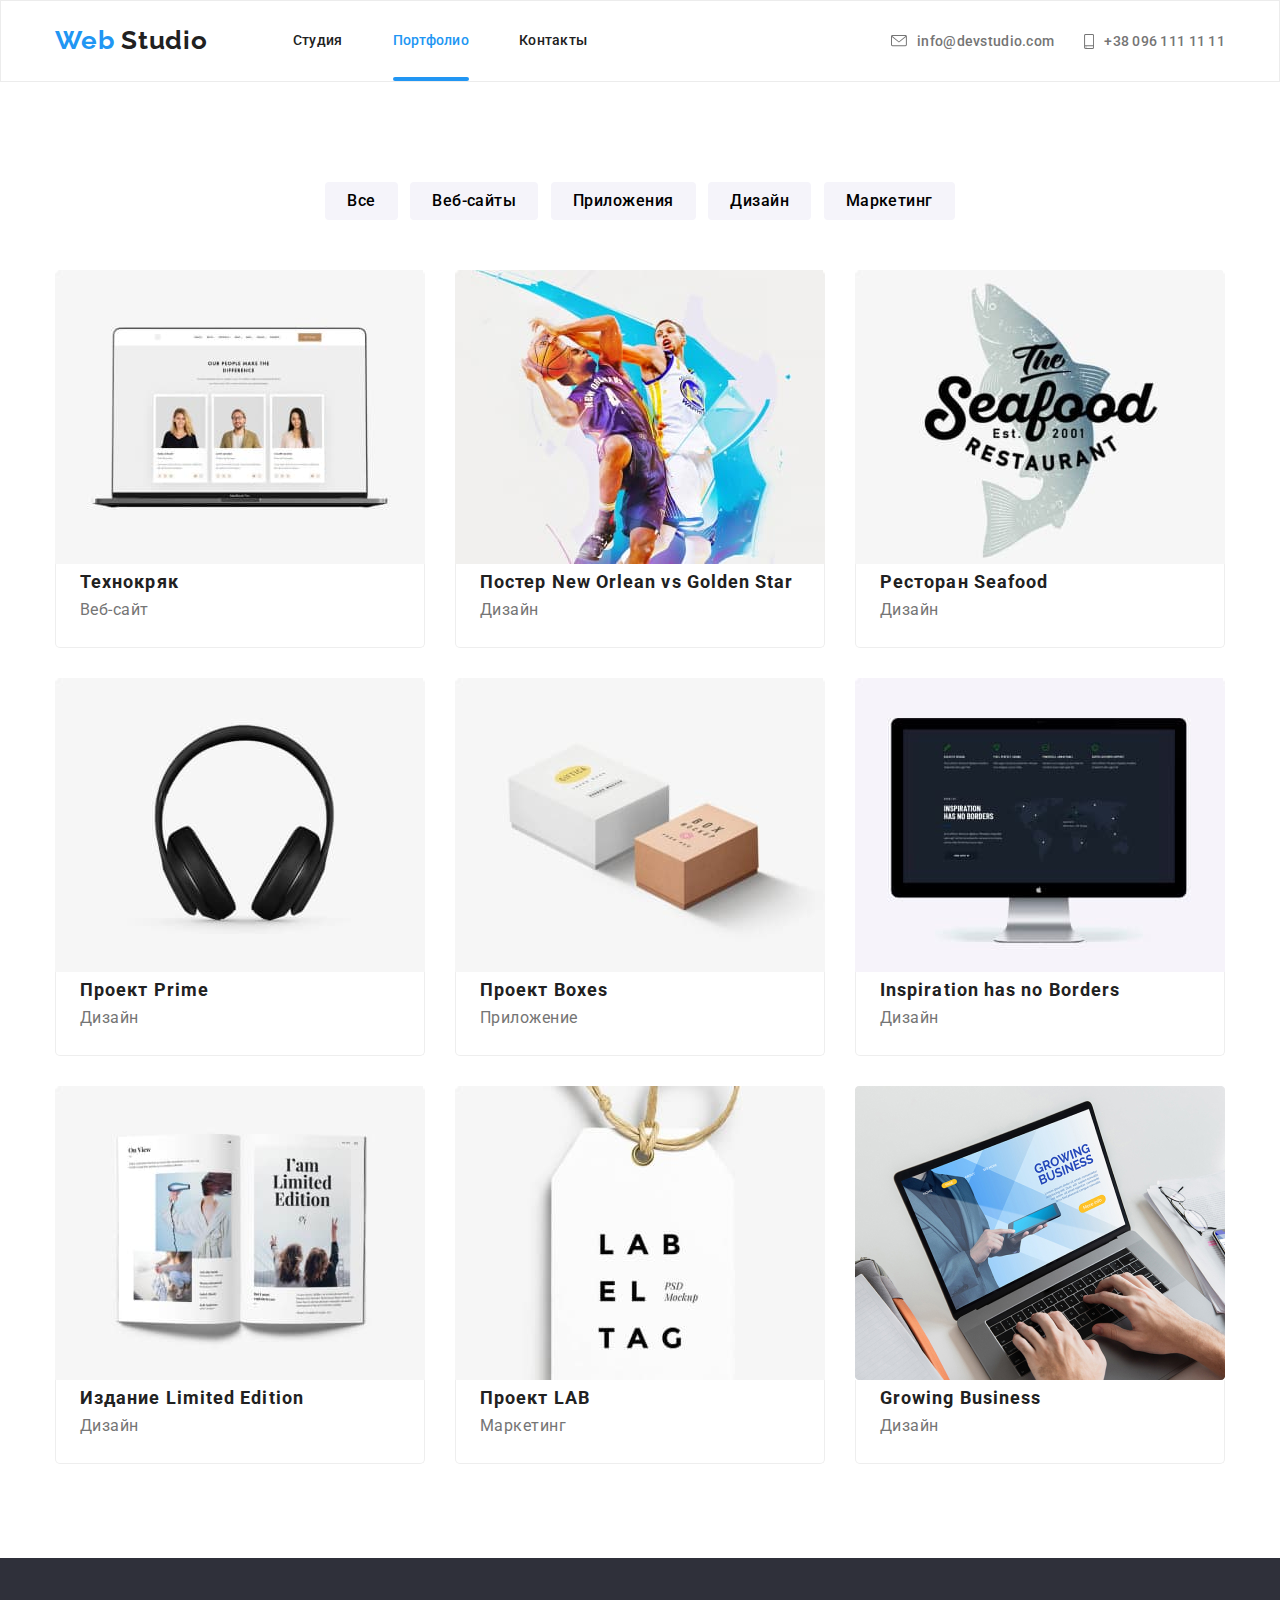
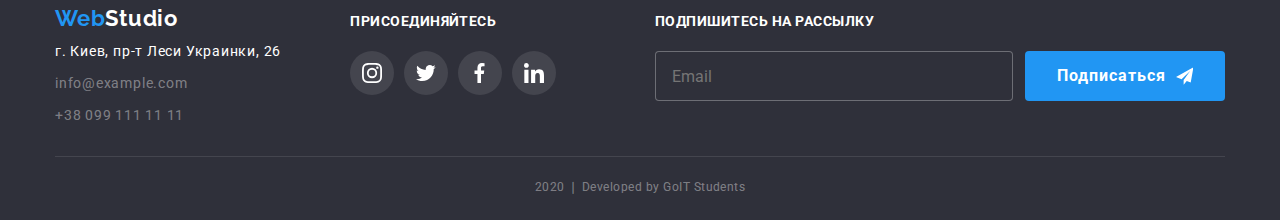
==== portfolio.html @ 5059d778 "клонирование файлов" ====
<!DOCTYPE html>
<html lang="ru">
  <head>
    <meta charset="UTF-8" />
    <meta name="viewport" content="width=device-width, initial-scale=1.0" />
    <title>Web_studio</title>
    <link
      href="https://fonts.googleapis.com/css2?family=Raleway:wght@700&family=Roboto:wght@400;500;700;900&display=swap"
      rel="stylesheet"
    />
    <link rel="stylesheet" type="text/css" href="css/normalize.css" />
    <link rel="stylesheet" href="./css/styles.css" />
  </head>

  <body class="page">
    <!-- Шапка сайта -->
    <header class="border">
      <div class="container main-flex">
        <nav class="nav-flex">
          <div class="logo-color">
            <a href="./index.html" class="logo"
              ><span class="logo-title"> Web </span> Studio
            </a>
          </div>
          <ul class="site-nav list">
            <li class="item"><a href="./index.html" class="link">Студия</a></li>
            <li class="item"><a href="" class="link current">Портфолио</a></li>
            <li class="item"><a href="" class="link">Контакты</a></li>
          </ul>
        </nav>
        <ul class="aside list">
          <li class="item">
            <a href="" class="link">
              <svg class="link-email">
                <use href="./image/sprite.svg#icon-email"></use>
              </svg>
              info@devstudio.com</a
            >
          </li>
          <li class="item">
            <a href="" class="link">
              <svg class="link-smartphone">
                <use href="./image/sprite.svg#icon-smartphone"></use>
              </svg>
              +38 096 111 11 11</a
            >
          </li>
        </ul>
      </div>
    </header>

    <main>
      <!--Главный сектор-->
      <nav class="filter-nav container">
        <div class="filter">
          <button type="button" class="filter-text">Все</button>
          <button type="button" class="filter-text">Веб-сайты</button>
          <button type="button" class="filter-text">Приложения</button>
          <button type="button" class="filter-text">Дизайн</button>
          <button type="button" class="filter-text">Маркетинг</button>
        </div>
      </nav>
      <!--Примеры работ-->
      <section class="work">
        <div class="container work">
          <h1 class="visually-hidden">Примеры работ</h1>
          <ul class="cards list">
            <li class="card-content item">
              <a href="" class="portfolio-elements">
                <div class="overlay">
                  <img
                    class="work-img"
                    src="./image/Portfolio/techno.jpg"
                    alt="Компьютер"
                    width="370"
                    height="294"
                  />
                  <p class="text-project">
                    Технокряк это современная площадка распространения
                    коронавируса. Компании используют эту платформу для
                    цифрового шпионажа и атак на защищённые сервера конкурентов.
                  </p>
                </div>
                <div class="portfolio-content">
                  <h2 class="title">Технокряк</h2>
                  <p class="subtitle">Веб-сайт</p>
                </div>
              </a>
            </li>

            <li class="card-content item">
              <a href="" class="portfolio-elements">
                <div class="overlay">
                  <img
                    class="work-img"
                    src="./image/Portfolio/neworlen.jpg"
                    alt="Баскетбол"
                    width="370"
                    height="294"
                  />
                  <p class="text-project">
                    Технокряк это современная площадка распространения
                    коронавируса. Компании используют эту платформу для
                    цифрового шпионажа и атак на защищённые сервера конкурентов.
                  </p>
                </div>
                <div class="portfolio-content">
                  <h2 class="title">Постер New Orlean vs Golden Star</h2>
                  <p class="subtitle">Дизайн</p>
                </div>
              </a>
            </li>

            <li class="card-content item">
              <a href="" class="portfolio-elements">
                <div class="overlay">
                  <img
                    class="work-img"
                    src="./image/Portfolio/seafood.jpg"
                    alt="Логотип"
                    width="370"
                    height="294"
                  />
                  <p class="text-project">
                    Технокряк это современная площадка распространения
                    коронавируса. Компании используют эту платформу для
                    цифрового шпионажа и атак на защищённые сервера конкурентов.
                  </p>
                </div>
                <div class="portfolio-content">
                  <h2 class="title">Ресторан Seafood</h2>
                  <p class="subtitle">Дизайн</p>
                </div>
              </a>
            </li>

            <li class="card-content item">
              <a href="" class="portfolio-elements">
                <div class="overlay">
                  <img
                    class="work-img"
                    src="./image/Portfolio/prime.jpg"
                    alt="Наушники"
                    width="370"
                    height="294"
                  />
                  <p class="text-project">
                    Технокряк это современная площадка распространения
                    коронавируса. Компании используют эту платформу для
                    цифрового шпионажа и атак на защищённые сервера конкурентов.
                  </p>
                </div>
                <div class="portfolio-content">
                  <h2 class="title">Проект Prime</h2>
                  <p class="subtitle">Дизайн</p>
                </div>
              </a>
            </li>

            <li class="card-content item">
              <a href="" class="portfolio-elements">
                <div class="overlay">
                  <img
                    class="work-img"
                    src="./image/Portfolio/boxes.jpg"
                    alt="Ящик"
                    width="370"
                    height="294"
                  />
                  <p class="text-project">
                    Технокряк это современная площадка распространения
                    коронавируса. Компании используют эту платформу для
                    цифрового шпионажа и атак на защищённые сервера конкурентов.
                  </p>
                </div>
                <div class="portfolio-content">
                  <h2 class="title">Проект Boxes</h2>
                  <p class="subtitle">Приложение</p>
                </div>
              </a>
            </li>

            <li class="card-content item">
              <a href="" class="portfolio-elements">
                <div class="overlay">
                  <img
                    class="work-img"
                    src="./image/Portfolio/Inspiration.jpg"
                    alt="Монитор"
                    width="370"
                    height="294"
                  />
                  <p class="text-project">
                    Технокряк это современная площадка распространения
                    коронавируса. Компании используют эту платформу для
                    цифрового шпионажа и атак на защищённые сервера конкурентов.
                  </p>
                </div>
                <div class="portfolio-content">
                  <h2 class="title">Inspiration has no Borders</h2>
                  <p class="subtitle">Дизайн</p>
                </div>
              </a>
            </li>

            <li class="card-content item">
              <a href="" class="portfolio-elements">
                <div class="overlay">
                  <img
                    class="work-img"
                    src="./image/Portfolio/limitededition.jpg"
                    alt="Книга"
                    width="370"
                    height="294"
                  />
                  <p class="text-project">
                    Технокряк это современная площадка распространения
                    коронавируса. Компании используют эту платформу для
                    цифрового шпионажа и атак на защищённые сервера конкурентов.
                  </p>
                </div>
                <div class="portfolio-content">
                  <h2 class="title">Издание Limited Edition</h2>
                  <p class="subtitle">Дизайн</p>
                </div>
              </a>
            </li>

            <li class="card-content item">
              <a href="" class="portfolio-elements">
                <div class="overlay">
                  <img
                    class="work-img"
                    src="./image/Portfolio/lab.jpg"
                    alt="Прелок"
                    width="370"
                    height="294"
                  />
                  <p class="text-project">
                    Технокряк это современная площадка распространения
                    коронавируса. Компании используют эту платформу для
                    цифрового шпионажа и атак на защищённые сервера конкурентов.
                  </p>
                </div>
                <div class="portfolio-content">
                  <h2 class="title">Проект LAB</h2>
                  <p class="subtitle">Маркетинг</p>
                </div>
              </a>
            </li>

            <li class="card-content item">
              <a href="" class="portfolio-elements">
                <div class="overlay">
                  <img
                    class="work-img"
                    src="./image/img.jpg"
                    alt="Hоутбук"
                    width="370"
                    height="294"
                  />
                  <p class="text-project">
                    Технокряк это современная площадка распространения
                    коронавируса. Компании используют эту платформу для
                    цифрового шпионажа и атак на защищённые сервера конкурентов.
                  </p>
                </div>
                <div class="portfolio-content">
                  <h2 class="title">Growing Business</h2>
                  <p class="subtitle">Дизайн</p>
                </div>
              </a>
            </li>
          </ul>
        </div>
      </section>
    </main>

    <footer>
      <!--Адрес компании-->
      <div class="container-footer">
        <div class="flex-footer">
          <div class="logo">
            <a href="./index.html" class="logo-caption"
              ><span class="logo-title"> Web </span> Studio
            </a>
            <address class="footer-address">
              <a href="" class="address-text"
                >г. Киев, пр-т Леси Украинки, 26</a
              >
              <br />
              <a href="mailto:info@example.com" class="address-mobile"
                >info@example.com
              </a>
              <br />
              <a href="tel:+380991111111" class="address-mobile"
                >+38 099 111 11 11</a
              >
            </address>
          </div>
          <!--Соцсети-->
          <div class="socfooter">
            <b class="socials-title">Присоединяйтесь</b>
            <ul class="social-but list">
              <li class="item end">
                <a href="https://www.instagram.com/" class="socials-footer">
                  <svg class="link-social">
                    <use href="./image/sprite.svg#icon-instagram"></use>
                  </svg>
                </a>
              </li>
              <li class="item">
                <a href="https://twitter.com/" class="socials-footer">
                  <svg class="link-social">
                    <use href="./image/sprite.svg#icon-twitter"></use>
                  </svg>
                </a>
              </li>
              <li class="item">
                <a href="https://www.facebook.com/" class="socials-footer">
                  <svg class="link-social">
                    <use href="./image/sprite.svg#icon-facebook"></use>
                  </svg>
                </a>
              </li>
              <li class="item">
                <a href="https://ua.linkedin.com/" class="socials-footer">
                  <svg class="link-social">
                    <use href="./image/sprite.svg#icon-linkedin"></use>
                  </svg>
                </a>
              </li>
            </ul>
          </div>
          <!--Формы-->
          <div class="forms">
            <b class="form-title">Подпишитесь на рассылку</b>
            <form action="#" class="forms-button list">
              <input
                type="email"
                name="email"
                placeholder="Email"
                class="button-secondary"
              />

              <button type="submit" class="button-primary">
                Подписаться
                <svg class="link-send">
                  <use href="./image/sprite.svg#icon-send"></use>
                </svg>
              </button>
            </form>
          </div>
        </div>
      </div>
      <!--Создатель сайта-->
      <address class="copyright">
        <a href="" class="author">2020 &#10072; Developed by GoIT Students</a>
      </address>
    </footer>
    <script src="./js/modal.js"></script>
  </body>
</html>
---- css/styles.css ----
/* палитра цветов макета */
/* цвет главного героя, кнопки color: #ffffff;
фон кнопки color: #2196f3;
основной цвет текста color: #212121;
цвет доп. теста color: #757575;
текст автора сайта color: rgba(255, 255, 255, 0.4);
текст адрес футер color: rgba(255, 255, 255, 0.6);
кнопка деятельности фон background: rgba(47, 48, 58, 0.8);
фон кнопок особенности background: #f5f4fa;
footer background: #e5e5e5;
список портфолио: background: #F5F4FA;*/
html {
  box-sizing: border-box;
}
*,
*::after,
*::before {
  padding: 0;
  margin: 0;
  box-sizing: inherit;
}
:root {
  --primary-text-color: #212121;
  --color-link: #2196f3;
  --hero-text: #ffffff;
  --text-color: #757575;
  --text-autor: rgba(255, 255, 255, 0.4);
  --text-footer: rgba(255, 255, 255, 0.6);
  --footter-background-color: #2f303a;
  --portfolio-ul-background: #f5f4fa;
  --text-social: #afb1b8;
  --socials-footer: rgba(255, 255, 255, 0.1);
  --portfolio-filter-text: #f5f4fa;
}
.page {
  color: var(--primary-text-color);
  background-color: var(--hero-text);
  font-family: Roboto, sans-serif;
  letter-spacing: 0.03em;
}
header {
  background-color: var(--hero-text);
}
.list {
  padding: 0;
  margin: 0;
  list-style: none;
}
a {
  text-decoration: none;
}
nav {
  color: var(--primary-text-color);
  font-weight: 500;
  font-size: 14px;
  line-height: 1.14;
}
.container {
  width: 1200px;
  margin-left: auto;
  margin-right: auto;
  padding-left: 15px;
  padding-right: 15px;
  background-color: var(--hero-text);
}
img {
  display: block;
  max-width: 100%;
  height: auto;
}
/* INDEX CSS*/
/*header*/

/* logo*/
.main-flex {
  display: flex;
  align-items: center;
}
.nav-flex {
  display: flex;
}

.logo-color {
  display: block;
  margin-top: 24px;
  margin-bottom: 25px;
}
.logo {
  color: var(--primary-text-color);
  font-family: Raleway, Arial, Helvetica, sans-serif;
  font-weight: 700;
  font-size: 26px;
  line-height: 1.19;
  letter-spacing: 0.03em;

  transition: color 250ms cubic-bezier(0.4, 0, 0.2, 1);
  /* transition-property: color;
  transition-duration: 250ms;
  transition-timing-function: cubic-bezier(0.4, 0, 0.2, 1);*/
}
.logo:hover,
.logo:focus {
  color: var(--color-link);
}
.logo .logo-title {
  color: var(--color-link);
}

/*site-nav*/
.site-nav {
  display: flex;
  margin-left: 85px;
}

.site-nav .item + .item {
  margin-left: 50px;
}

.site-nav .link {
  display: block;
  padding-top: 32px;
  padding-bottom: 32px;

  color: var(--primary-text-color);
  font-weight: 500;
  font-size: 14px;
  line-height: 1.14;
  letter-spacing: 0.02em;

  transition: color 250ms cubic-bezier(0.4, 0, 0.2, 1);
  /* transition-property: color;
  transition-duration: 250ms;
  transition-timing-function: cubic-bezier(0.4, 0, 0.2, 1); */
}
.site-nav .link:hover,
.site-nav .link:focus {
  color: var(--color-link);
}
.site-nav .link.current {
  color: var(--color-link);
  position: relative;
  display: inline-block;
}

.site-nav .current {
  position: relative;
}

.current::after {
  content: "";
  position: absolute;
  bottom: 0;
  left: 0;
  width: 100%;
  height: 4px;
  background-color: #2196f3;
  border-radius: 2px;
}

/*aside*/
.aside {
  display: flex;
  padding: 0;
  margin: 0;
  margin-left: auto;
  align-items: center;
}
.aside .item {
  margin-left: 30px;
}
.aside .item:first-child {
  margin-left: 0;
}

.aside .link {
  padding-top: 32px;
  padding-bottom: 32px;

  color: var(--text-color);
  font-weight: 500;
  font-size: 14px;
  line-height: 16px;
  letter-spacing: 0.02em;
  align-items: center;

  transition: color 250ms cubic-bezier(0.4, 0, 0.2, 1),
    fill 2500ms cubic-bezier(0.4, 0, 0.2, 1);

  /* transition-property: color, fill;
  transition-duration: 250ms;
  transition-timing-function: cubic-bezier(0.4, 0, 0.2, 1); */
}
.aside .link:hover,
.aside .link:focus {
  color: var(--color-link);
  fill: var(--color-link);
}

.link-email {
  width: 16px;
  height: 12px;
  margin-right: 10px;
  fill: currentColor;
}

.link-smartphone {
  width: 10px;
  height: 15px;
  margin-right: 10px;
  fill: currentColor;
}

/*main*/

/*hero*/
.hero {
  max-width: 1600px;
  height: 600px;
  margin-left: auto;
  margin-right: auto;
  background-image: linear-gradient(
      rgba(47, 48, 58, 0.8),
      rgba(47, 48, 58, 0.8)
    ),
    url("../image/hero/Header\ img\ \(1\).jpg");
  background-repeat: no-repeat;
  background-size: cover;
  background-position: center;
  background-color: rgb(58, 54, 63);
  color: var(--hero-text);
  text-align: center;
}
.hero-title {
  margin-top: 0px;
  margin-bottom: 30px;
  padding-top: 200px;

  font-weight: 900;
  font-size: 44px;
  line-height: 1.36;
  letter-spacing: 0.06em;
  text-transform: uppercase;
}

.hero .button {
  background-color: var(--text-color);
}
.button.primary {
  display: inline-block;
  border-radius: 4px;
  padding-top: 10px;
  padding-left: 32px;
  padding-bottom: 10px;
  padding-right: 32px;
  min-width: 136px;

  color: var(--hero-text);
  background-color: var(--color-link);
  letter-spacing: 0.06em;
  font-weight: 700;
  font-size: 16px;
  line-height: 1.87;
  align-items: center;
  text-align: center;
  border: 1px solid transparent;
  transition: color 250ms cubic-bezier(0.4, 0, 0.2, 1),
    background-color 250ms cubic-bezier(0.4, 0, 0.2, 1);
}

.button:hover,
.button:focus {
  color: var(--footter-background-color);
  background-color: var(--hero-text);
}

.button.secondary {
  color: var(--text-footer);
  background-color: var(--footter-background-color);
  font-size: 16px;
  line-height: 1.87;
  border: 1px solid transparent;
  transition: color 250ms cubic-bezier(0.4, 0, 0.2, 1);
  /* transition-property: color;
  transition-duration: 250ms;
  transition-timing-function: cubic-bezier(0.4, 0, 0.2, 1); */
}
.backdrop.is-hidden {
  visibility: hidden;
  opacity: 0;
  pointer-events: none;
}
.backdrop {
  position: fixed;
  z-index: 1;
  top: 0;
  left: 0;
  width: 100%;
  height: 100%;
  visibility: visible;
  opacity: 1;
  background: rgba(0, 0, 0, 0.2);
  transition: opacity 250ms cubic-bezier(0.4, 0, 0.2, 1);
}

.modal {
  position: absolute;
  top: 50%;
  left: 50%;
  width: 528px;
  min-height: 581px;
  transform: translate(-50%, -50%);
  border-radius: 4px;
  text-align: left;
  margin-left: 0;
  margin-right: 0;
  padding: 40px;
  background: #ffffff;
  box-shadow: 0px 2px 1px rgba(0, 0, 0, 0.2), 0px 1px 1px rgba(0, 0, 0, 0.14),
    0px 1px 3px rgba(0, 0, 0, 0.12);
}
.modal-close {
  position: absolute;
  width: 30px;
  height: 30px;
  border-radius: 50%;
  top: 8px;
  right: 8px;
  border: transparent;
  /* transform: translate(50%, -50%); */
  background: #ffffff;
  box-shadow: 0px 2px 1px rgba(0, 0, 0, 0.2), 0px 1px 1px rgba(0, 0, 0, 0.14),
    0px 1px 3px rgba(0, 0, 0, 0.12);
  cursor: pointer;
}

.inputclose {
  position: absolute;
  top: 50%;
  left: 50%;
  transform: translate(-50%, -50%);
}

.form-label {
  color: #ffffff;
  transform: translateY(-50%);
}

.modal-title {
  color: var(--primary-text-color);
  display: block;
  font-weight: 700;
  font-size: 20px;
  line-height: 23px;
  text-align: center;
  line-height: 1.15;
  margin-bottom: 30px;
  letter-spacing: 0.03em;
}
.form-field {
  position: relative;
  margin-bottom: 30px;
}

.form-field input {
  margin: 0;
  padding: 0;
}
.form-field .input-form {
  display: block;
  width: 100%;
  height: 40px;
  padding: 12px 16px 12px 42px;
  cursor: pointer;
  border: 1px solid rgba(33, 33, 33, 0.2);
  border-radius: 4px;
  transition: border-color 250ms cubic-bezier(0.4, 0, 0.2, 1),
    transform 250ms cubic-bezier(0.4, 0, 0.2, 1),
    fill 250ms cubic-bezier(0.4, 0, 0.2, 1);
}

.input-form:focus + .form-label {
  color: var(--color-link);
  transform: translate(-23px, -40px);
}

.input-form:focus {
  border-color: var(--color-link);
  outline: none;
}

.input-form:focus ~ .inputimg {
  fill: var(--color-link);
}

.input-form:focus + .form-label,
.input-form:not(:placeholder-shown) + .form-label {
  transform: translateY(-40px);
  outline: none;
}
.form-label {
  position: absolute;
  top: 50%;
  transform: translateY(-50%);
  left: 42px;
  font-style: 400;
  font-weight: 400;
  font-size: 14px;
  line-height: 1.14;
  letter-spacing: 0.01em;
  color: var(--text-color);
  transition: transform 250ms cubic-bezier(0.4, 0, 0.2, 1),
    color 250ms cubic-bezier(0.4, 0, 0.2, 1);
}

.form-comment {
  position: relative;
  margin-bottom: 20px;
}

.comment {
  border: 1px solid rgba(33, 33, 33, 0.2);
  transition: transform 250ms cubic-bezier(0.4, 0, 0.2, 1),
    border-color 250ms cubic-bezier(0.4, 0, 0.2, 1),
    color 250ms cubic-bezier(0.4, 0, 0.2, 1);
  display: block;
}

.comment:focus {
  border-color: var(--color-link);
  outline: none;
}
.comment:focus + .form-label {
  color: var(--color-link);
  transform: translate(-10px, -45px);
}
.form-comment label {
  position: absolute;
  top: 12px;
  left: 16px;
  padding-top: 12px;
}

.inputimg {
  position: absolute;
  top: 50%;
  transform: translateY(-50%);
  left: 16px;
  margin-right: 11px;
  fill: rgb(0, 0, 0);
  transition: fill 250ms cubic-bezier(0.4, 0, 0.2, 1);
}

.inputimg:focus {
  fill: var(--color-link);
}
textarea {
  resize: none;
  color: var(--text-color);
  width: 100%;
  height: 96px;
  border: 1px solid rgba(33, 33, 33, 0.2);
  border-radius: 4px;
  padding-top: 12px;
  padding-left: 16px;
  font-style: 400;
  font-weight: 400;
  font-size: 14px;
  line-height: 1.14;
}

.politica {
  align-items: center;
  justify-content: center;
  margin-left: 8px;
  font-weight: 400;
  font-size: 14px;
  line-height: 1.71;
  letter-spacing: 0.03em;
  color: var(--text-color);
}
.politica-underline {
  text-decoration: underline;
  color: var(--color-link);
  margin-left: 5px;
}

.button-submit {
  margin-left: auto;
  margin-right: auto;
  display: block;
  margin-top: 30px;
  margin-bottom: 40px;
  background-color: var(--color-link);

  padding-top: 10px;
  padding-left: 55px;
  padding-bottom: 10px;
  padding-right: 56px;
  min-width: 200px;
  color: var(--hero-text);
  box-shadow: 0px 4px 4px rgba(0, 0, 0, 0.15);
  letter-spacing: 0.06em;
  font-weight: 700;
  font-size: 16px;
  line-height: 1.87;
  align-items: center;
  text-align: center;

  border-radius: 4px;
  border: 1px solid transparent;
  border: 0;
  transition: color 250ms cubic-bezier(0.4, 0, 0.2, 1),
    background-color 250ms cubic-bezier(0.4, 0, 0.2, 1);
}

.checkbox {
  -webkit-appearance: none;
  -moz-appearance: none;
  appearance: none;

  position: absolute;
}
.label-icon {
  display: inline-block;
  width: 15px;
  height: 15px;
  margin-right: 10px;
  border: 2px solid var(--primary-text-color);
  border-radius: 2px;
}
.checkbox:checked + .label-icon {
  background-color: var(--color-link);
  border-color: var(--color-link);
  background-image: url("../image/icon_check.svg");
  background-size: contain;
  background-origin: border-box;
}

/*section*/
.section {
  background-color: var(--hero-text);
  padding-top: 94px;
}
.section-title {
  margin-top: 0;
}
.section .title {
  color: var(--text-color);
  font-weight: 700;
  font-size: 14px;
  line-height: 1.14;
  text-transform: uppercase;
}
/* .section .text {
  color: var(--hero-text);
} */
.subtitle {
  color: var(--text-color);
  font-size: 16px;
  line-height: 1.19;
}

.feature_bottom {
  padding-bottom: 94px;
  border-bottom: 1px solid #ececec;
}
.features {
  display: flex;
  flex-wrap: wrap;
}
.features .item {
  width: calc((100% - 90px) / 4);
  margin-right: 30px;
}
.features .item:nth-child(4n) {
  margin-right: 0;
}
.features .icon {
  padding-top: 25px;
  padding-left: 107px;
  padding-bottom: 25px;
  padding-right: 107px;
  background-color: var(--portfolio-ul-background);
}
.color {
  display: flex;
  width: 270px;
  height: 120px;

  border-radius: 4px;
  background-color: var(--portfolio-ul-background);
  justify-content: center;
  align-items: center;
}
.antenna {
  width: 65px;
  height: 70px;
}

.Clock {
  width: 67px;
  height: 70px;
}
.diagram {
  width: 70px;
  height: 54px;
}
.astronaut {
  width: 70px;
  height: 70px;
}

.features .title {
  margin-top: 30px;
  margin-bottom: 0;
}
.features p {
  margin-top: 10px;
  margin-bottom: 0;
  color: var(--text-color);
  font-size: 14px;
  line-height: 1.71;
}

/*box*/
.box {
  background-color: var(--hero-text);
  padding-bottom: 94px;
  padding-top: 94px;
}

.box .box-img {
  display: flex;
  flex-wrap: wrap;
}
.box-img .item {
  width: calc((100% - 60px) / 3);
  margin-right: 30px;
}
.box-img .item:nth-child(3n) {
  margin-right: 0;
}

.item {
  position: relative;
}

.box .title {
  margin: 0;
  padding: 0;
  margin-bottom: 50px;
  font-weight: 700;
  font-size: 36px;
  line-height: 42px;
  text-align: center;
}
.box .text {
  position: absolute;
  bottom: 0;
  left: 0;
  width: 100%;
  margin: 0;
  padding: 0;
  padding-top: 27px;
  padding-bottom: 27px;
  padding-left: 0px;
  padding-right: 0px;
  color: var(--hero-text);
  font-weight: 700;
  font-size: 14px;
  line-height: 1.14;
  text-align: center;
  text-transform: uppercase;
  background: rgba(47, 48, 58, 0.8);
}

/*section-team*/
.section-team {
  background-color: var(--portfolio-ul-backgroundburlywood);
  padding-top: 94px;
  padding-bottom: 94px;
  background: #f5f4fa;
}
.section-team .title {
  margin: 0;
  padding: 0;
  margin-bottom: 50px;
  font-size: 36px;
  line-height: 42px;
  text-align: center;
}
.team {
  background-color: var(--portfolio-ul-backgroundburlywood);
}
.teams {
  display: flex;
  text-align: center;

  border-radius: 4px;
}
.team-img {
  margin-bottom: 30px;
}

.teams-item {
  width: calc((100% - 90px) / 4);
  margin-right: 30px;
  box-shadow: 0px 2px 1px rgba(0, 0, 0, 0.2), 0px 1px 1px rgba(0, 0, 0, 0.14),
    0px 1px 3px rgba(0, 0, 0, 0.12);
  border-radius: 4px;
  padding-bottom: 24px;
}
.teams-item:nth-child(4n) {
  margin-right: 0;
}
.teams .color {
  background-color: #ffffff;
  padding-bottom: 36px;
}

.subject {
  display: block;
  margin: 0;
  padding: 0;
  margin-bottom: 10px;
  color: var(--primary-text-color);
  font-weight: 500;
  font-size: 16px;
  line-height: 1.19;
}
.subject:hover {
  color: var(--color-link);
}
.subtitle {
  margin: 0;
  padding: 0;
  margin-bottom: 28px;
}
.social-nav {
  display: flex;
  margin-right: auto;
  margin-left: auto;
  width: 206px;
  height: 44px;
  padding: 0;
  justify-content: space-between;
}

.link-social {
  display: inline-block;
  width: 20px;
  height: 20px;
  align-items: center;
}
.socials {
  margin: 0;
  padding: 0;
  display: flex;
  justify-content: center;
  align-items: center;
  width: 44px;
  height: 44px;
  border-radius: 50%;
  background-size: 20px;
  padding-top: 12px;
  padding-right: 12px;
  padding-bottom: 12px;
  padding-left: 12px;
  fill: var(--text-social);
  cursor: pointer;

  transition: background-color 250ms cubic-bezier(0.4, 0, 0.2, 1),
    fill 250ms cubic-bezier(0.4, 0, 0.2, 1);

  /* transition-property: background-color, fill;
  transition-duration: 250ms;
  transition-timing-function: cubic-bezier(0.4, 0, 0.2, 1); */
}

.socials:hover,
.socials:focus {
  background-color: var(--color-link);
  fill: var(--hero-text);
  align-items: center;
}
/*section-client*/
.section-client {
  background-color: var(--hero-text);
}
.client {
  padding-top: 94px;
  padding-bottom: 94px;
}

.link {
  display: flex;
  flex-wrap: wrap;
  justify-content: center;
}

.link .item {
  display: inline-block;
  width: calc((100% - 150px) / 6);
  border: 1px solid #afb1b8;
  box-sizing: border-box;
  border-radius: 4px;
  margin-right: 30px;
  transition: border 250ms cubic-bezier(0.4, 0, 0.2, 1);

  /* transition-property: border;
  transition-duration: 250ms;
  transition-timing-function: cubic-bezier(0.4, 0, 0.2, 1); */
}

.link .item:hover {
  border: 1px solid var(--color-link);
}

.link .item:nth-child(6n) {
  margin-right: 0;
}

.section-client .title {
  margin: 0;
  padding: 0;
  margin-bottom: 50px;
  font-weight: 700;
  font-size: 36px;
  line-height: 1.17;
  text-align: center;
}

.link-icon {
  display: flex;
  margin: 0;
  padding: 0;
  width: 170px;
  height: 90px;
  border-radius: 4px;
  justify-content: center;
  align-items: center;
  fill: var(--text-social);
  transition: fill 2500ms cubic-bezier(0.4, 0, 0.2, 1);

  /* transition-property: fill;
  transition-duration: 250ms;
  transition-timing-function: cubic-bezier(0.4, 0, 0.2, 1); */
}
.link-icon:hover {
  fill: var(--color-link);
}

.client-icon {
  width: 45px;
  height: 50px;
  align-items: center;
  justify-content: center;
}
.client-icon2 {
  width: 40px;
  height: 52px;
  align-items: center;
  justify-content: center;
}
.client-icon3 {
  width: 41px;
  height: 43px;
  align-items: center;
  justify-content: center;
}
.client-icon4 {
  width: 80px;
  height: 42px;
  align-items: center;
  justify-content: center;
}
.client-icon5 {
  width: 59px;
  height: 47px;
  align-items: center;
  justify-content: center;
}
.client-icon6 {
  width: 90px;
  height: 46px;
  align-items: center;
  justify-content: center;
}

/*footer*/
footer {
  background-color: var(--footter-background-color);
  color: var(--hero-text);
  padding-top: 48px;
}
.container-footer {
  width: 1200px;
  margin-left: auto;
  margin-right: auto;
  padding-right: 15px;
  padding-left: 15px;
}
.flex-footer {
  display: flex;
  align-items: baseline;
  padding-bottom: 28px;
  border-bottom: 1px solid rgba(255, 255, 255, 0.1);
}

.logo-caption .logo-title {
  color: var(--color-link);
}
.logo-caption {
  display: flex;

  color: var(--hero-text);
  font-family: Raleway, sans-serif;
  font-weight: 700;
  font-size: 22px;
  line-height: 1.18;

  transition: color 250ms cubic-bezier(0.4, 0, 0.2, 1);
  /* transition-property: color;
  transition-duration: 250ms;
  transition-timing-function: cubic-bezier(0.4, 0, 0.2, 1); */
}
.logo-caption:hover,
.logo-caption:focus {
  color: var(--color-link);
}

/*address*/
address {
  font-style: normal;
}

.footer-address {
  font-family: Roboto, sans-serif;
  letter-spacing: 0.03em;
  font-style: normal;
  font-weight: 400;
}

.address-text {
  color: var(--hero-text);
  font-size: 14px;
  line-height: 1.71;
  transition: color 250ms cubic-bezier(0.4, 0, 0.2, 1);
  /* transition-property: color;
  transition-duration: 250ms;
  transition-timing-function: cubic-bezier(0.4, 0, 0.2, 1); */
}
.address-text:hover,
.address-text:focus {
  color: var(--color-link);
}
.address-mobile {
  color: var(--text-autor);
  font-style: normal;
  font-size: 14px;
  line-height: 1.71;
  transition: color 250ms cubic-bezier(0.4, 0, 0.2, 1);
  /* transition-property: color;
  transition-duration: 250ms;
  transition-timing-function: cubic-bezier(0.4, 0, 0.2, 1); */
}
.address-mobile:hover,
.address-mobile:focus {
  color: var(--color-link);
}

.socfooter {
  margin-left: 69px;
}
.social-but {
  display: flex;
  flex-wrap: wrap;
  margin-top: 21px;
  align-items: center;
}

.social-but .item {
  display: inline-block;
  margin-right: 10px;
  justify-content: space-between;
}

.socials-footer {
  margin: 0;
  padding: 0;
  display: flex;
  justify-content: center;
  align-items: center;
  width: 44px;
  height: 44px;
  border-radius: 50%;
  background-size: 20px;
  padding-top: 12px;
  padding-right: 12px;
  padding-bottom: 12px;
  padding-left: 12px;
  background-color: var(--socials-footer);
  fill: var(--hero-text);
  transition: background-color 250ms cubic-bezier(0.4, 0, 0.2, 1);
  /* transition-property: background-color;
  transition-duration: 250ms;
  transition-timing-function: cubic-bezier(0.4, 0, 0.2, 1); */
}

.socials-footer:hover {
  background-color: var(--color-link);
}

.socials-title {
  font-size: 14px;
  line-height: 1.14;
  text-transform: uppercase;
}
/* forms */
.forms {
  margin-left: auto;
}
.forms-button {
  display: flex;
  margin-top: 21px;
}
.forms-button .item {
  display: inline-block;
}
.form-title {
  font-size: 14px;
  line-height: 1.14;
  text-transform: uppercase;
}
.forms > p {
  display: block;
}
.button-primary {
  position: relative;
  display: flex;
  align-items: center;
  justify-content: center;
  align-items: center;
  text-align: center;
  border-radius: 4px;
  margin-left: 12px;
  padding-top: 10px;
  padding-left: 32px;
  padding-bottom: 10px;
  padding-right: 32px;
  min-width: 136px;
  width: 200px;
  height: 50px;
  border: none;
  color: var(--hero-text);
  background-color: var(--color-link);
  letter-spacing: 0.06em;
  font-weight: 700;
  font-size: 16px;
  line-height: 1.87;
}
.button-secondary {
  display: inline-block;
  align-items: center;
  border: 1px solid rgba(255, 255, 255, 0.3);
  border-radius: 4px;
  padding-top: 15px;
  padding-left: 16px;
  padding-bottom: 15px;
  min-width: 136px;
  width: 358px;
  height: 50px;
  background-color: var(--footter-background-color);
  color: var(--text-footer);
  font-size: 16px;
  line-height: 1.87;
}
.link-send {
  width: 24px;
  height: 24px;
  margin-left: 10px;
}

/*владелец сайта*/
.copyright {
  text-align: center;
}
.author {
  display: inline-block;
  padding-top: 18px;
  padding-bottom: 21px;
  color: var(--text-autor);
  font-size: 12px;
  line-height: 2;
}
.author:hover,
.author:focus {
  color: var(--color-link);
}

/*PORTFOLIO CSS*/
/* header */

.border {
  border: 1px solid#ECECEC;
}
/*nav*/
.filter-nav {
  padding-top: 100px;
  padding-bottom: 50px;
}
.filter {
  font-weight: 500;
  font-size: 16px;
  line-height: 1.62;
  text-align: center;
  border-radius: 4px;
}
.filter .button {
  color: var(--primary-text-color);
  background-color: var(--portfolio-ul-background);
}
.filter-text {
  padding: 0;
  border: none;
  padding-top: 6px;
  padding-right: 22px;
  padding-bottom: 6px;
  padding-left: 22px;
  margin-right: 8px;
  border-radius: 4px;
  background-color: var(--portfolio-filter-text);
  cursor: pointer;

  font-style: normal;
  font-weight: 500;
  font-size: 16px;
  line-height: 1.62;
  text-align: center;
  letter-spacing: 0.03em;
  transition: color 250ms cubic-bezier(0.4, 0, 0.2, 1),
    background-color 250ms cubic-bezier(0.4, 0, 0.2, 1);
  /* transition-property: color, background-color;
  transition-duration: 250ms;
  transition-timing-function: cubic-bezier(0.4, 0, 0.2, 1); */
}

.filter-text:last-child {
  margin-right: 0px;
}

.filter-text:hover,
.filter-text:focus {
  color: var(--hero-text);
  background-color: var(--color-link);
}
.work .title {
  margin: 0;
  padding: 0;
}
.visually-hidden {
  position: absolute;
  clip: rect(0 0 0 0);
  width: 1px;
  height: 1px;
  margin: -1px;
}
.card-content:not(:nth-last-child(-n + 3)) {
  margin-bottom: 30px;
}

.card-content:not(:nth-child(3n)) {
  margin-right: 30px;
}
.cards .item {
  width: 370px;
}

.cards {
  display: flex;
  flex-wrap: wrap;
  border-top-left-radius: 5px;
  border-top-right-radius: 5px;
  overflow: hidden;
  padding-bottom: 94px;
}
.card-content {
  width: calc((100% - 60px) / 3);
  margin-right: 30px;
  background: #ffffff;
  text-decoration: none;
}
.card-content:nth-child(3n) {
  margin-right: 0;
}
.portfolio-content {
  padding: 0px 24px 0px 24px;
  border-right: 1px solid #eeeeee;
  border-bottom: 1px solid #eeeeee;
  border-left: 1px solid #eeeeee;
  border-bottom-right-radius: 5px;
  border-bottom-left-radius: 5px;
}
.cards .title {
  color: var(--primary-text-color);
  font-weight: 700;
  font-size: 18px;
  line-height: 2;
  letter-spacing: 0.06em;
}
.portfolio-elements {
  border-top-right-radius: 5px;
  border-top-left-radius: 5px;
  overflow: hidden;
}

.card-content:hover {
  background: #ffffff;
  border: 1px solid #eeeeee;
  box-sizing: border-box;
  box-shadow: 1px 4px 6px rgba(0, 0, 0, 0.16), 0px 4px 4px rgba(0, 0, 0, 0.06),
    0px 1px 1px rgba(0, 0, 0, 0.12);
  border-radius: 5px;
}

.project .subtitle {
  color: var(--text-color);
  font-size: 16px;
  line-height: 1.87;
}

.overlay {
  position: relative;
  overflow: hidden;
}
.portfolio-elements:hover .text-project,
.portfolio-elements:focus .text-project {
  transform: scaleY(1);
  opacity: 1;
}

.text-project {
  opacity: 0;
  position: absolute;
  top: 0;
  left: 0;
  transform: translateY(100%);
  display: flex;
  text-align: start;
  justify-content: center;
  align-items: center;
  width: 100%;
  height: 100%;
  margin: 0px;
  padding: 0px 24px;
  color: var(--hero-text);
  background: rgba(33, 150, 243, 0.9);
  font-weight: 400;
  font-size: 18px;
  line-height: 1.56;
  transition: transform 250ms cubic-bezier(0.4, 0, 0.2, 1);
}
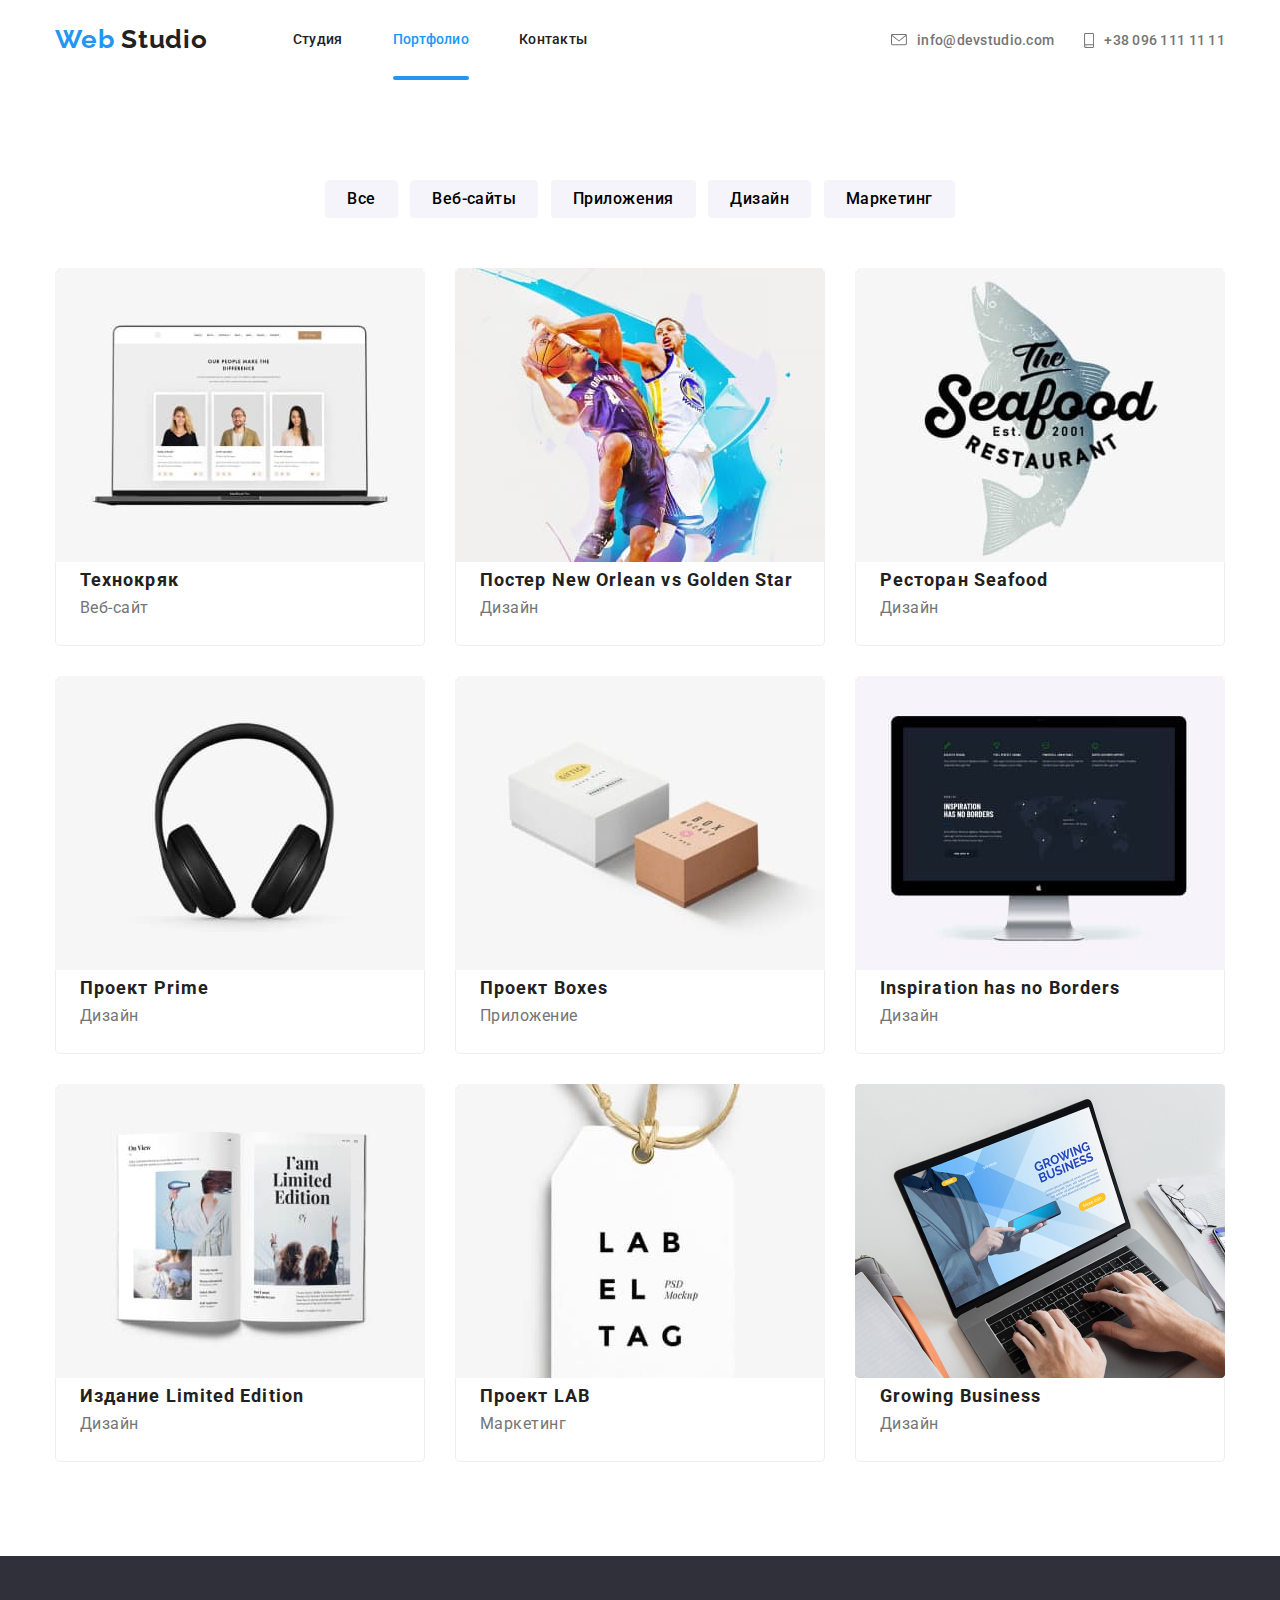
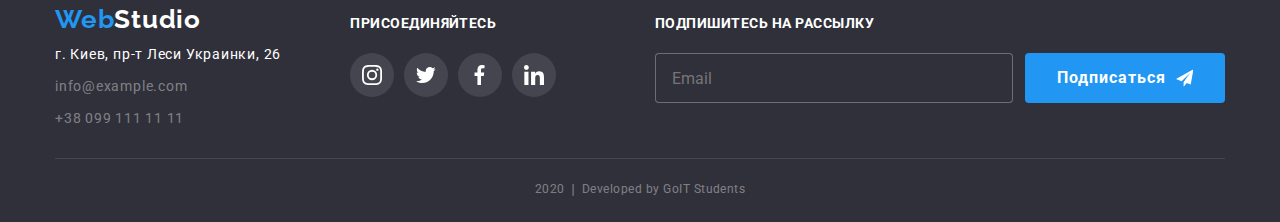
==== commit 0853cb97: "создаем sass" ====
--- a/portfolio.html
+++ b/portfolio.html
@@ -8,8 +8,7 @@
       href="https://fonts.googleapis.com/css2?family=Raleway:wght@700&family=Roboto:wght@400;500;700;900&display=swap"
       rel="stylesheet"
     />
-    <link rel="stylesheet" type="text/css" href="css/normalize.css" />
-    <link rel="stylesheet" href="./css/styles.css" />
+    <link rel="stylesheet" href="./css/main.min.css" />
   </head>
 
   <body class="page">
--- a/css/main.min.css
+++ b/css/main.min.css
@@ -0,0 +1,2 @@
+/*! modern-normalize v0.6.0 | MIT License | https://github.com/sindresorhus/modern-normalize */*,*::before,*::after{-webkit-box-sizing:border-box;box-sizing:border-box}:root{-moz-tab-size:4;-o-tab-size:4;tab-size:4}html{line-height:1.15;-webkit-text-size-adjust:100%}body{margin:0}body{font-family:system-ui,-apple-system,"Segoe UI",Roboto,Helvetica,Arial,sans-serif,"Apple Color Emoji","Segoe UI Emoji"}hr{height:0}abbr[title]{-webkit-text-decoration:underline dotted;text-decoration:underline dotted}b,strong{font-weight:bolder}code,kbd,samp,pre{font-family:SFMono-Regular, Consolas, "Liberation Mono", Menlo, monospace;font-size:1em}small{font-size:80%}sub,sup{font-size:75%;line-height:0;position:relative;vertical-align:baseline}sub{bottom:-0.25em}sup{top:-0.5em}button,input,optgroup,select,textarea{font-family:inherit;font-size:100%;line-height:1.15;margin:0}button,select{text-transform:none}button,[type="button"],[type="reset"],[type="submit"]{-webkit-appearance:button}button::-moz-focus-inner,[type="button"]::-moz-focus-inner,[type="reset"]::-moz-focus-inner,[type="submit"]::-moz-focus-inner{border-style:none;padding:0}button:-moz-focusring,[type="button"]:-moz-focusring,[type="reset"]:-moz-focusring,[type="submit"]:-moz-focusring{outline:1px dotted ButtonText}fieldset{padding:0.35em 0.75em 0.625em}legend{padding:0}progress{vertical-align:baseline}[type="number"]::-webkit-inner-spin-button,[type="number"]::-webkit-outer-spin-button{height:auto}[type="search"]{-webkit-appearance:textfield;outline-offset:-2px}[type="search"]::-webkit-search-decoration{-webkit-appearance:none}::-webkit-file-upload-button{-webkit-appearance:button;font:inherit}summary{display:list-item}.page{color:#212121;background-color:#fff;font-family:Roboto,sans-serif;letter-spacing:0.03em}header{background-color:#fff}.list{padding:0;margin:0;list-style:none}a{text-decoration:none}nav{color:#212121;font-weight:500;font-size:14px;line-height:1.14}.container{width:1200px;margin-left:auto;margin-right:auto;padding-left:15px;padding-right:15px;background-color:#fff}img{display:block;max-width:100%;height:auto}.socials,.socials-footer{margin:0;padding:0;display:-webkit-box;display:-ms-flexbox;display:flex;-webkit-box-pack:center;-ms-flex-pack:center;justify-content:center;-webkit-box-align:center;-ms-flex-align:center;align-items:center;width:44px;height:44px;border-radius:50%;background-size:20px;padding-top:12px;padding-right:12px;padding-bottom:12px;padding-left:12px}.logo,.logo-caption{color:#212121;font-family:Raleway, Arial, Helvetica, sans-serif;font-weight:700;font-size:26px;line-height:1.19;letter-spacing:0.03em;-webkit-transition:color 250ms cubic-bezier(0.4, 0, 0.2, 1);transition:color 250ms cubic-bezier(0.4, 0, 0.2, 1)}.page{color:#212121;background-color:#fff;font-family:Roboto,sans-serif;letter-spacing:0.03em}header{background-color:#fff}.main-flex{display:-webkit-box;display:-ms-flexbox;display:flex;-webkit-box-align:center;-ms-flex-align:center;align-items:center}.nav-flex{display:-webkit-box;display:-ms-flexbox;display:flex}.logo-color{display:block;margin-top:24px;margin-bottom:25px}.logo:hover,.logo:focus{color:#2196f3}.logo .logo-title{color:#2196f3}.site-nav{display:-webkit-box;display:-ms-flexbox;display:flex;margin-left:85px}.site-nav .link{display:block;padding-top:32px;padding-bottom:32px;color:#212121;font-weight:500;font-size:14px;line-height:1.14;letter-spacing:0.02em;-webkit-transition:color 250ms cubic-bezier(0.4, 0, 0.2, 1);transition:color 250ms cubic-bezier(0.4, 0, 0.2, 1)}.site-nav .item+.item{margin-left:50px}.site-nav .link:hover,.site-nav.link:focus{color:#2196f3}.site-nav .current{position:relative}.site-nav .link.current{color:#2196f3;position:relative;display:inline-block}.current::after{content:"";position:absolute;bottom:0;left:0;width:100%;height:4px;background-color:#2196f3;border-radius:2px}.aside{display:-webkit-box;display:-ms-flexbox;display:flex;padding:0;margin:0;margin-left:auto;-webkit-box-align:center;-ms-flex-align:center;align-items:center}.aside .item{margin-left:30px}.aside .item:first-child{margin-left:0}.aside .link{padding-top:32px;padding-bottom:32px;color:#757575;font-weight:500;font-size:14px;line-height:16px;letter-spacing:0.02em;-webkit-box-align:center;-ms-flex-align:center;align-items:center;-webkit-transition:color 250ms cubic-bezier(0.4, 0, 0.2, 1),fill 2500ms cubic-bezier(0.4, 0, 0.2, 1);transition:color 250ms cubic-bezier(0.4, 0, 0.2, 1),fill 2500ms cubic-bezier(0.4, 0, 0.2, 1)}.aside .link:hover,.aside .link:focus{color:#2196f3;fill:#2196f3}.link-email{width:16px;height:12px;margin-right:10px;fill:currentColor}.link-smartphone{width:10px;height:15px;margin-right:10px;fill:currentColor}.hero{max-width:1600px;height:600px;margin-left:auto;margin-right:auto;background-image:-webkit-gradient(linear, left top, left bottom, from(rgba(47,48,58,0.8)), to(rgba(47,48,58,0.8))),url("../image/hero/Header img (1).jpg");background-image:linear-gradient(rgba(47,48,58,0.8), rgba(47,48,58,0.8)),url("../image/hero/Header img (1).jpg");background-repeat:no-repeat;background-size:cover;background-position:center;background-color:#3a363f;color:#fff;text-align:center}.hero .button{background-color:#757575}.hero-title{margin-top:0px;margin-bottom:30px;padding-top:200px;font-weight:900;font-size:44px;line-height:1.36;letter-spacing:0.06em;text-transform:uppercase}.button.primary{display:inline-block;border-radius:4px;padding-top:10px;padding-left:32px;padding-bottom:10px;padding-right:32px;min-width:136px;color:#fff;background-color:#2196f3;letter-spacing:0.06em;font-weight:700;font-size:16px;line-height:1.87;-webkit-box-align:center;-ms-flex-align:center;align-items:center;text-align:center;border:1px solid transparent;-webkit-transition:color 250ms cubic-bezier(0.4, 0, 0.2, 1),background-color 250ms cubic-bezier(0.4, 0, 0.2, 1);transition:color 250ms cubic-bezier(0.4, 0, 0.2, 1),background-color 250ms cubic-bezier(0.4, 0, 0.2, 1)}.button:hover,.button:focus{color:#2f303a;background-color:#fff}.button.secondary{color:rgba(255,255,255,0.6);background-color:#2f303a;font-size:16px;line-height:1.87;border:1px solid transparent;-webkit-transition:color 250ms cubic-bezier(0.4, 0, 0.2, 1);transition:color 250ms cubic-bezier(0.4, 0, 0.2, 1)}.backdrop.is-hidden{visibility:hidden;opacity:0;pointer-events:none}.backdrop{position:fixed;z-index:1;top:0;left:0;width:100%;height:100%;visibility:visible;opacity:1;background:rgba(0,0,0,0.2);-webkit-transition:opacity 250ms cubic-bezier(0.4, 0, 0.2, 1);transition:opacity 250ms cubic-bezier(0.4, 0, 0.2, 1)}.modal{position:absolute;top:50%;left:50%;width:528px;min-height:581px;-webkit-transform:translate(-50%, -50%);transform:translate(-50%, -50%);border-radius:4px;text-align:left;margin-left:0;margin-right:0;padding:40px;background:#ffffff;-webkit-box-shadow:0px 2px 1px rgba(0,0,0,0.2),0px 1px 1px rgba(0,0,0,0.14),0px 1px 3px rgba(0,0,0,0.12);box-shadow:0px 2px 1px rgba(0,0,0,0.2),0px 1px 1px rgba(0,0,0,0.14),0px 1px 3px rgba(0,0,0,0.12)}.modal-close{position:absolute;width:30px;height:30px;border-radius:50%;top:8px;right:8px;border:transparent;background:#ffffff;-webkit-box-shadow:0px 2px 1px rgba(0,0,0,0.2),0px 1px 1px rgba(0,0,0,0.14),0px 1px 3px rgba(0,0,0,0.12);box-shadow:0px 2px 1px rgba(0,0,0,0.2),0px 1px 1px rgba(0,0,0,0.14),0px 1px 3px rgba(0,0,0,0.12);cursor:pointer}.inputclose{position:absolute;top:50%;left:50%;-webkit-transform:translate(-50%, -50%);transform:translate(-50%, -50%)}.form-label{color:#ffffff;-webkit-transform:translateY(-50%);transform:translateY(-50%)}.modal-title{color:#212121;display:block;font-weight:700;font-size:20px;line-height:23px;text-align:center;line-height:1.15;margin-bottom:30px;letter-spacing:0.03em}.form-field{position:relative;margin-bottom:30px}.form-field input{margin:0;padding:0}.form-field .input-form{display:block;width:100%;height:40px;padding:12px 16px 12px 42px;cursor:pointer;border:1px solid rgba(33,33,33,0.2);border-radius:4px;-webkit-transition:border-color 250ms cubic-bezier(0.4, 0, 0.2, 1),fill 250ms cubic-bezier(0.4, 0, 0.2, 1),-webkit-transform 250ms cubic-bezier(0.4, 0, 0.2, 1);transition:border-color 250ms cubic-bezier(0.4, 0, 0.2, 1),fill 250ms cubic-bezier(0.4, 0, 0.2, 1),-webkit-transform 250ms cubic-bezier(0.4, 0, 0.2, 1);transition:border-color 250ms cubic-bezier(0.4, 0, 0.2, 1),transform 250ms cubic-bezier(0.4, 0, 0.2, 1),fill 250ms cubic-bezier(0.4, 0, 0.2, 1);transition:border-color 250ms cubic-bezier(0.4, 0, 0.2, 1),transform 250ms cubic-bezier(0.4, 0, 0.2, 1),fill 250ms cubic-bezier(0.4, 0, 0.2, 1),-webkit-transform 250ms cubic-bezier(0.4, 0, 0.2, 1)}.input-form:focus+.form-label{color:#2196f3;-webkit-transform:translate(-23px, -40px);transform:translate(-23px, -40px)}.input-form:focus{border-color:#2196f3;outline:none}.input-form:focus ~ .inputimg{fill:#2196f3}.input-form:focus+.form-label,.input-form:not(:placeholder-shown)+.form-label{-webkit-transform:translateY(-40px);transform:translateY(-40px);outline:none}.form-label{position:absolute;top:50%;-webkit-transform:translateY(-50%);transform:translateY(-50%);left:42px;font-style:400;font-weight:400;font-size:14px;line-height:1.14;letter-spacing:0.01em;color:#757575;-webkit-transition:color 250ms cubic-bezier(0.4, 0, 0.2, 1),-webkit-transform 250ms cubic-bezier(0.4, 0, 0.2, 1);transition:color 250ms cubic-bezier(0.4, 0, 0.2, 1),-webkit-transform 250ms cubic-bezier(0.4, 0, 0.2, 1);transition:transform 250ms cubic-bezier(0.4, 0, 0.2, 1),color 250ms cubic-bezier(0.4, 0, 0.2, 1);transition:transform 250ms cubic-bezier(0.4, 0, 0.2, 1),color 250ms cubic-bezier(0.4, 0, 0.2, 1),-webkit-transform 250ms cubic-bezier(0.4, 0, 0.2, 1)}.form-comment{position:relative;margin-bottom:20px}.comment{border:1px solid rgba(33,33,33,0.2);-webkit-transition:border-color 250ms cubic-bezier(0.4, 0, 0.2, 1),color 250ms cubic-bezier(0.4, 0, 0.2, 1),-webkit-transform 250ms cubic-bezier(0.4, 0, 0.2, 1);transition:border-color 250ms cubic-bezier(0.4, 0, 0.2, 1),color 250ms cubic-bezier(0.4, 0, 0.2, 1),-webkit-transform 250ms cubic-bezier(0.4, 0, 0.2, 1);transition:transform 250ms cubic-bezier(0.4, 0, 0.2, 1),border-color 250ms cubic-bezier(0.4, 0, 0.2, 1),color 250ms cubic-bezier(0.4, 0, 0.2, 1);transition:transform 250ms cubic-bezier(0.4, 0, 0.2, 1),border-color 250ms cubic-bezier(0.4, 0, 0.2, 1),color 250ms cubic-bezier(0.4, 0, 0.2, 1),-webkit-transform 250ms cubic-bezier(0.4, 0, 0.2, 1);display:block}.comment:focus{border-color:#2196f3;outline:none}.comment:focus+.form-label,.comment:not(:placeholder-shown)+.form-label{-webkit-transform:translate(-10px, -45px);transform:translate(-10px, -45px);outline:none}.comment:focus+.form-label{color:#2196f3;-webkit-transform:translate(-10px, -45px);transform:translate(-10px, -45px)}.form-comment label{position:absolute;top:12px;left:16px;padding-top:12px}.inputimg{position:absolute;top:50%;-webkit-transform:translateY(-50%);transform:translateY(-50%);left:16px;margin-right:11px;fill:#000;-webkit-transition:fill 250ms cubic-bezier(0.4, 0, 0.2, 1);transition:fill 250ms cubic-bezier(0.4, 0, 0.2, 1)}.inputimg:focus{fill:#2196f3}textarea{resize:none;color:#757575;width:100%;height:96px;border:1px solid rgba(33,33,33,0.2);border-radius:4px;padding-top:12px;padding-left:16px;font-style:400;font-weight:400;font-size:14px;line-height:1.14}.politica{-webkit-box-align:center;-ms-flex-align:center;align-items:center;-webkit-box-pack:center;-ms-flex-pack:center;justify-content:center;margin-left:8px;font-weight:400;font-size:14px;line-height:1.71;letter-spacing:0.03em;color:#757575}.politica-underline{text-decoration:underline;color:#2196f3;margin-left:5px}.button-submit{margin-left:auto;margin-right:auto;display:block;margin-top:30px;margin-bottom:40px;background-color:#2196f3;padding-top:10px;padding-left:55px;padding-bottom:10px;padding-right:56px;min-width:200px;color:#fff;-webkit-box-shadow:0px 4px 4px rgba(0,0,0,0.15);box-shadow:0px 4px 4px rgba(0,0,0,0.15);letter-spacing:0.06em;font-weight:700;font-size:16px;line-height:1.87;-webkit-box-align:center;-ms-flex-align:center;align-items:center;text-align:center;border-radius:4px;border:1px solid transparent;border:0;-webkit-transition:color 250ms cubic-bezier(0.4, 0, 0.2, 1),background-color 250ms cubic-bezier(0.4, 0, 0.2, 1);transition:color 250ms cubic-bezier(0.4, 0, 0.2, 1),background-color 250ms cubic-bezier(0.4, 0, 0.2, 1)}.checkbox{-webkit-appearance:none;-moz-appearance:none;appearance:none;position:absolute}.label-icon{display:inline-block;width:15px;height:15px;margin-right:10px;border:2px solid #212121;border-radius:2px}.checkbox:checked+.label-icon{background-color:#2196f3;border-color:#2196f3;background-image:url("../image/icon_check.svg");background-size:contain;background-origin:border-box}.section{background-color:#fff;padding-top:94px}.visually-hidden{position:absolute;clip:rect(0 0 0 0);width:1px;height:1px;margin:-1px}.section-title{margin-top:0}.section .title{color:#212121;font-weight:700;font-size:14px;line-height:1.14;text-transform:uppercase}.subtitle{color:#757575;font-size:16px;line-height:1.19}.feature_bottom{padding-bottom:94px;border-bottom:1px solid #ececec}.features{display:-webkit-box;display:-ms-flexbox;display:flex;-ms-flex-wrap:wrap;flex-wrap:wrap}.features .item{width:calc((100% - 90px) / 4);margin-right:30px}.features .item:nth-child(4n){margin-right:0}.features .icon{padding-top:25px;padding-left:107px;padding-bottom:25px;padding-right:107px;background-color:#f5f4fa}.color{display:-webkit-box;display:-ms-flexbox;display:flex;width:270px;height:120px;border-radius:4px;background-color:#f5f4fa;-webkit-box-pack:center;-ms-flex-pack:center;justify-content:center;-webkit-box-align:center;-ms-flex-align:center;align-items:center}.antenna{width:65px;height:70px}.Clock{width:67px;height:70px}.diagram{width:70px;height:54px}.astronaut{width:70px;height:70px}.features .title{margin-top:30px;margin-bottom:0}.features p{margin-top:10px;margin-bottom:0;color:#757575;font-size:14px;line-height:1.71}.box{background-color:#fff;padding-bottom:94px;padding-top:94px}.box .box-img{display:-webkit-box;display:-ms-flexbox;display:flex;-ms-flex-wrap:wrap;flex-wrap:wrap}.box-img .item{width:calc((100% - 60px) / 3);margin-right:30px}.box-img .item:nth-child(3n){margin-right:0}.item{position:relative}.box .title{margin:0;padding:0;margin-bottom:50px;font-weight:700;font-size:36px;line-height:42px;text-align:center}.box .text{position:absolute;bottom:0;left:0;width:100%;margin:0;padding:0;padding-top:27px;padding-bottom:27px;padding-left:0px;padding-right:0px;color:#fff;font-weight:700;font-size:14px;line-height:1.14;text-align:center;text-transform:uppercase;background:rgba(47,48,58,0.8)}.section-team{background-color:#f5f4fa;padding-top:94px;padding-bottom:94px;background:#f5f4fa}.section-team .title{margin:0;padding:0;margin-bottom:50px;font-size:36px;line-height:42px;text-align:center}.team{background-color:#f5f4fa}.teams{display:-webkit-box;display:-ms-flexbox;display:flex;text-align:center;border-radius:4px}.team-img{margin-bottom:30px}.teams-item{width:calc((100% - 90px) / 4);margin-right:30px;-webkit-box-shadow:0px 2px 1px rgba(0,0,0,0.2),0px 1px 1px rgba(0,0,0,0.14),0px 1px 3px rgba(0,0,0,0.12);box-shadow:0px 2px 1px rgba(0,0,0,0.2),0px 1px 1px rgba(0,0,0,0.14),0px 1px 3px rgba(0,0,0,0.12);border-radius:4px;padding-bottom:24px}.teams-item:nth-child(4n){margin-right:0}.teams .color{background-color:#fff;padding-bottom:36px}.subject{display:block;margin:0;padding:0;margin-bottom:10px;color:var(--primary-text-color);font-weight:500;font-size:16px;line-height:1.19}.subject:hover{color:#2196f3}.subtitle{margin:0;padding:0;margin-bottom:28px}.social-nav{display:-webkit-box;display:-ms-flexbox;display:flex;margin-right:auto;margin-left:auto;width:206px;height:44px;padding:0;-webkit-box-pack:justify;-ms-flex-pack:justify;justify-content:space-between}.link-social{display:inline-block;width:20px;height:20px;-webkit-box-align:center;-ms-flex-align:center;align-items:center}.socials{fill:#afb1b8;cursor:pointer;-webkit-transition:background-color 250ms cubic-bezier(0.4, 0, 0.2, 1),fill 250ms cubic-bezier(0.4, 0, 0.2, 1);transition:background-color 250ms cubic-bezier(0.4, 0, 0.2, 1),fill 250ms cubic-bezier(0.4, 0, 0.2, 1)}.socials:hover,.socials:focus{background-color:#2196f3;fill:#fff;-webkit-box-align:center;-ms-flex-align:center;align-items:center}.section-client{background-color:#fff}.client{padding-top:94px;padding-bottom:94px}.link{display:-webkit-box;display:-ms-flexbox;display:flex;-ms-flex-wrap:wrap;flex-wrap:wrap;-webkit-box-pack:center;-ms-flex-pack:center;justify-content:center}.link .item{display:inline-block;width:calc((100% - 150px) / 6);border:1px solid #afb1b8;-webkit-box-sizing:border-box;box-sizing:border-box;border-radius:4px;margin-right:30px;-webkit-transition:border 250ms cubic-bezier(0.4, 0, 0.2, 1);transition:border 250ms cubic-bezier(0.4, 0, 0.2, 1)}.link .item:hover{border:1px solid #2196f3}.link .item:nth-child(6n){margin-right:0}.section-client .title{margin:0;padding:0;margin-bottom:50px;font-weight:700;font-size:36px;line-height:1.17;text-align:center}.link-icon{display:-webkit-box;display:-ms-flexbox;display:flex;margin:0;padding:0;width:170px;height:90px;border-radius:4px;-webkit-box-pack:center;-ms-flex-pack:center;justify-content:center;-webkit-box-align:center;-ms-flex-align:center;align-items:center;fill:#afb1b8;-webkit-transition:fill 2500ms cubic-bezier(0.4, 0, 0.2, 1);transition:fill 2500ms cubic-bezier(0.4, 0, 0.2, 1)}.link-icon:hover{fill:#2196f3}.client-icon{width:45px;height:50px;-webkit-box-align:center;-ms-flex-align:center;align-items:center;-webkit-box-pack:center;-ms-flex-pack:center;justify-content:center}.client-icon2{width:40px;height:52px;-webkit-box-align:center;-ms-flex-align:center;align-items:center;-webkit-box-pack:center;-ms-flex-pack:center;justify-content:center}.client-icon3{width:41px;height:43px;-webkit-box-align:center;-ms-flex-align:center;align-items:center;-webkit-box-pack:center;-ms-flex-pack:center;justify-content:center}.client-icon4{width:80px;height:42px;-webkit-box-align:center;-ms-flex-align:center;align-items:center;-webkit-box-pack:center;-ms-flex-pack:center;justify-content:center}.client-icon5{width:59px;height:47px;-webkit-box-align:center;-ms-flex-align:center;align-items:center;-webkit-box-pack:center;-ms-flex-pack:center;justify-content:center}.client-icon6{width:90px;height:46px;-webkit-box-align:center;-ms-flex-align:center;align-items:center;-webkit-box-pack:center;-ms-flex-pack:center;justify-content:center}footer{background-color:#2f303a;color:#fff;padding-top:48px}.container-footer{width:1200px;margin-left:auto;margin-right:auto;padding-right:15px;padding-left:15px}.flex-footer{display:-webkit-box;display:-ms-flexbox;display:flex;-webkit-box-align:baseline;-ms-flex-align:baseline;align-items:baseline;padding-bottom:28px;border-bottom:1px solid rgba(255,255,255,0.1)}.logo-caption .logo-title{color:#2196f3}.logo-caption{display:-webkit-box;display:-ms-flexbox;display:flex;color:#fff;line-height:1.18}.logo-caption:hover,.logo-caption:focus{color:#2196f3}.socfooter{margin-left:69px}.social-but{display:-webkit-box;display:-ms-flexbox;display:flex;-ms-flex-wrap:wrap;flex-wrap:wrap;margin-top:21px;-webkit-box-align:center;-ms-flex-align:center;align-items:center}.social-but .item{display:inline-block;margin-right:10px;-webkit-box-pack:justify;-ms-flex-pack:justify;justify-content:space-between}.socials-footer{background-color:rgba(255,255,255,0.1);fill:#fff;-webkit-transition:background-color 250ms cubic-bezier(0.4, 0, 0.2, 1);transition:background-color 250ms cubic-bezier(0.4, 0, 0.2, 1)}.socials-footer:hover{background-color:#2196f3}.socials-title{font-size:14px;line-height:1.14;text-transform:uppercase}address{font-style:normal}.footer-address{font-family:Roboto,sans-serif;letter-spacing:0.03em;font-style:normal;font-weight:400}.address-text{color:#fff;font-size:14px;line-height:1.71;-webkit-transition:color 250ms cubic-bezier(0.4, 0, 0.2, 1);transition:color 250ms cubic-bezier(0.4, 0, 0.2, 1)}.address-text:hover,.address-text:focus{color:#2196f3}.address-mobile{color:rgba(255,255,255,0.4);font-style:normal;font-size:14px;line-height:1.71;-webkit-transition:color 250ms cubic-bezier(0.4, 0, 0.2, 1);transition:color 250ms cubic-bezier(0.4, 0, 0.2, 1)}.address-mobile:hover,.address-mobile:focus{color:#2196f3}.forms{margin-left:auto}.forms-button{display:-webkit-box;display:-ms-flexbox;display:flex;margin-top:21px}.forms-button .item{display:inline-block}.form-title{font-size:14px;line-height:1.14;text-transform:uppercase}.forms>p{display:block}.button-primary{position:relative;display:-webkit-box;display:-ms-flexbox;display:flex;-webkit-box-align:center;-ms-flex-align:center;align-items:center;-webkit-box-pack:center;-ms-flex-pack:center;justify-content:center;align-items:center;text-align:center;border-radius:4px;margin-left:12px;padding-top:10px;padding-left:32px;padding-bottom:10px;padding-right:32px;min-width:136px;width:200px;height:50px;border:none;color:#fff;background-color:#2196f3;letter-spacing:0.06em;font-weight:700;font-size:16px;line-height:1.87}.button-secondary{display:inline-block;-webkit-box-align:center;-ms-flex-align:center;align-items:center;border:1px solid rgba(255,255,255,0.3);border-radius:4px;padding-top:15px;padding-left:16px;padding-bottom:15px;min-width:136px;width:358px;height:50px;background-color:#2f303a;color:rgba(255,255,255,0.6);font-size:16px;line-height:1.87}.link-send{width:24px;height:24px;margin-left:10px}.copyright{text-align:center}.author{display:inline-block;padding-top:18px;padding-bottom:21px;color:rgba(255,255,255,0.4);font-size:12px;line-height:2}.author:hover,.author:focus{color:#2196f3}.filter-nav{padding-top:100px;padding-bottom:50px}.filter{font-weight:500;font-size:16px;line-height:1.62;text-align:center;border-radius:4px}.filter .button{color:#212121;background-color:#f5f4fa}.filter-text{padding:0;border:none;padding-top:6px;padding-right:22px;padding-bottom:6px;padding-left:22px;margin-right:8px;border-radius:4px;background-color:#f5f4fa;cursor:pointer;font-style:normal;font-weight:500;font-size:16px;line-height:1.62;text-align:center;letter-spacing:0.03em;-webkit-transition:color 250ms cubic-bezier(0.4, 0, 0.2, 1),background-color 250ms cubic-bezier(0.4, 0, 0.2, 1);transition:color 250ms cubic-bezier(0.4, 0, 0.2, 1),background-color 250ms cubic-bezier(0.4, 0, 0.2, 1)}.filter-text:last-child{margin-right:0px}.filter-text:hover,.filter-text:focus{color:#fff;background-color:#2196f3}.work .title{margin:0;padding:0}.visually-hidden{position:absolute;clip:rect(0 0 0 0);width:1px;height:1px;margin:-1px}.card-content:not(:nth-last-child(-n+3)){margin-bottom:30px}.card-content:not(:nth-child(3n)){margin-right:30px}.cards .item{width:370px}.cards{display:-webkit-box;display:-ms-flexbox;display:flex;-ms-flex-wrap:wrap;flex-wrap:wrap;border-top-left-radius:5px;border-top-right-radius:5px;overflow:hidden;padding-bottom:94px}.card-content{width:calc((100% - 60px) / 3);margin-right:30px;background:#fff;text-decoration:none}.card-content:nth-child(3n){margin-right:0}.portfolio-content{padding:0px 24px 0px 24px;border-right:1px solid #eee;border-bottom:1px solid #eee;border-left:1px solid #eee;border-bottom-right-radius:5px;border-bottom-left-radius:5px}.cards .title{color:#212121;font-weight:700;font-size:18px;line-height:2;letter-spacing:0.06em}.portfolio-elements{border-top-right-radius:5px;border-top-left-radius:5px;overflow:hidden}.card-content:hover{background:#fff;border:1px solid #eee;-webkit-box-sizing:border-box;box-sizing:border-box;-webkit-box-shadow:1px 4px 6px rgba(0,0,0,0.16),0px 4px 4px rgba(0,0,0,0.06),0px 1px 1px rgba(0,0,0,0.12);box-shadow:1px 4px 6px rgba(0,0,0,0.16),0px 4px 4px rgba(0,0,0,0.06),0px 1px 1px rgba(0,0,0,0.12);border-radius:5px}.project .subtitle{color:#757575;font-size:16px;line-height:1.87}.overlay{position:relative;overflow:hidden}.portfolio-elements:hover .text-project,.portfolio-elements:focus .text-project{-webkit-transform:scaleY(1);transform:scaleY(1);opacity:1}.text-project{opacity:0;position:absolute;top:0;left:0;-webkit-transform:translateY(100%);transform:translateY(100%);display:-webkit-box;display:-ms-flexbox;display:flex;text-align:start;-webkit-box-pack:center;-ms-flex-pack:center;justify-content:center;-webkit-box-align:center;-ms-flex-align:center;align-items:center;width:100%;height:100%;margin:0px;padding:0px 24px;color:#fff;background:rgba(33,150,243,0.9);font-weight:400;font-size:18px;line-height:1.56;-webkit-transition:-webkit-transform 250ms cubic-bezier(0.4, 0, 0.2, 1);transition:-webkit-transform 250ms cubic-bezier(0.4, 0, 0.2, 1);transition:transform 250ms cubic-bezier(0.4, 0, 0.2, 1);transition:transform 250ms cubic-bezier(0.4, 0, 0.2, 1), -webkit-transform 250ms cubic-bezier(0.4, 0, 0.2, 1)}
+/*# sourceMappingURL=main.min.css.map */